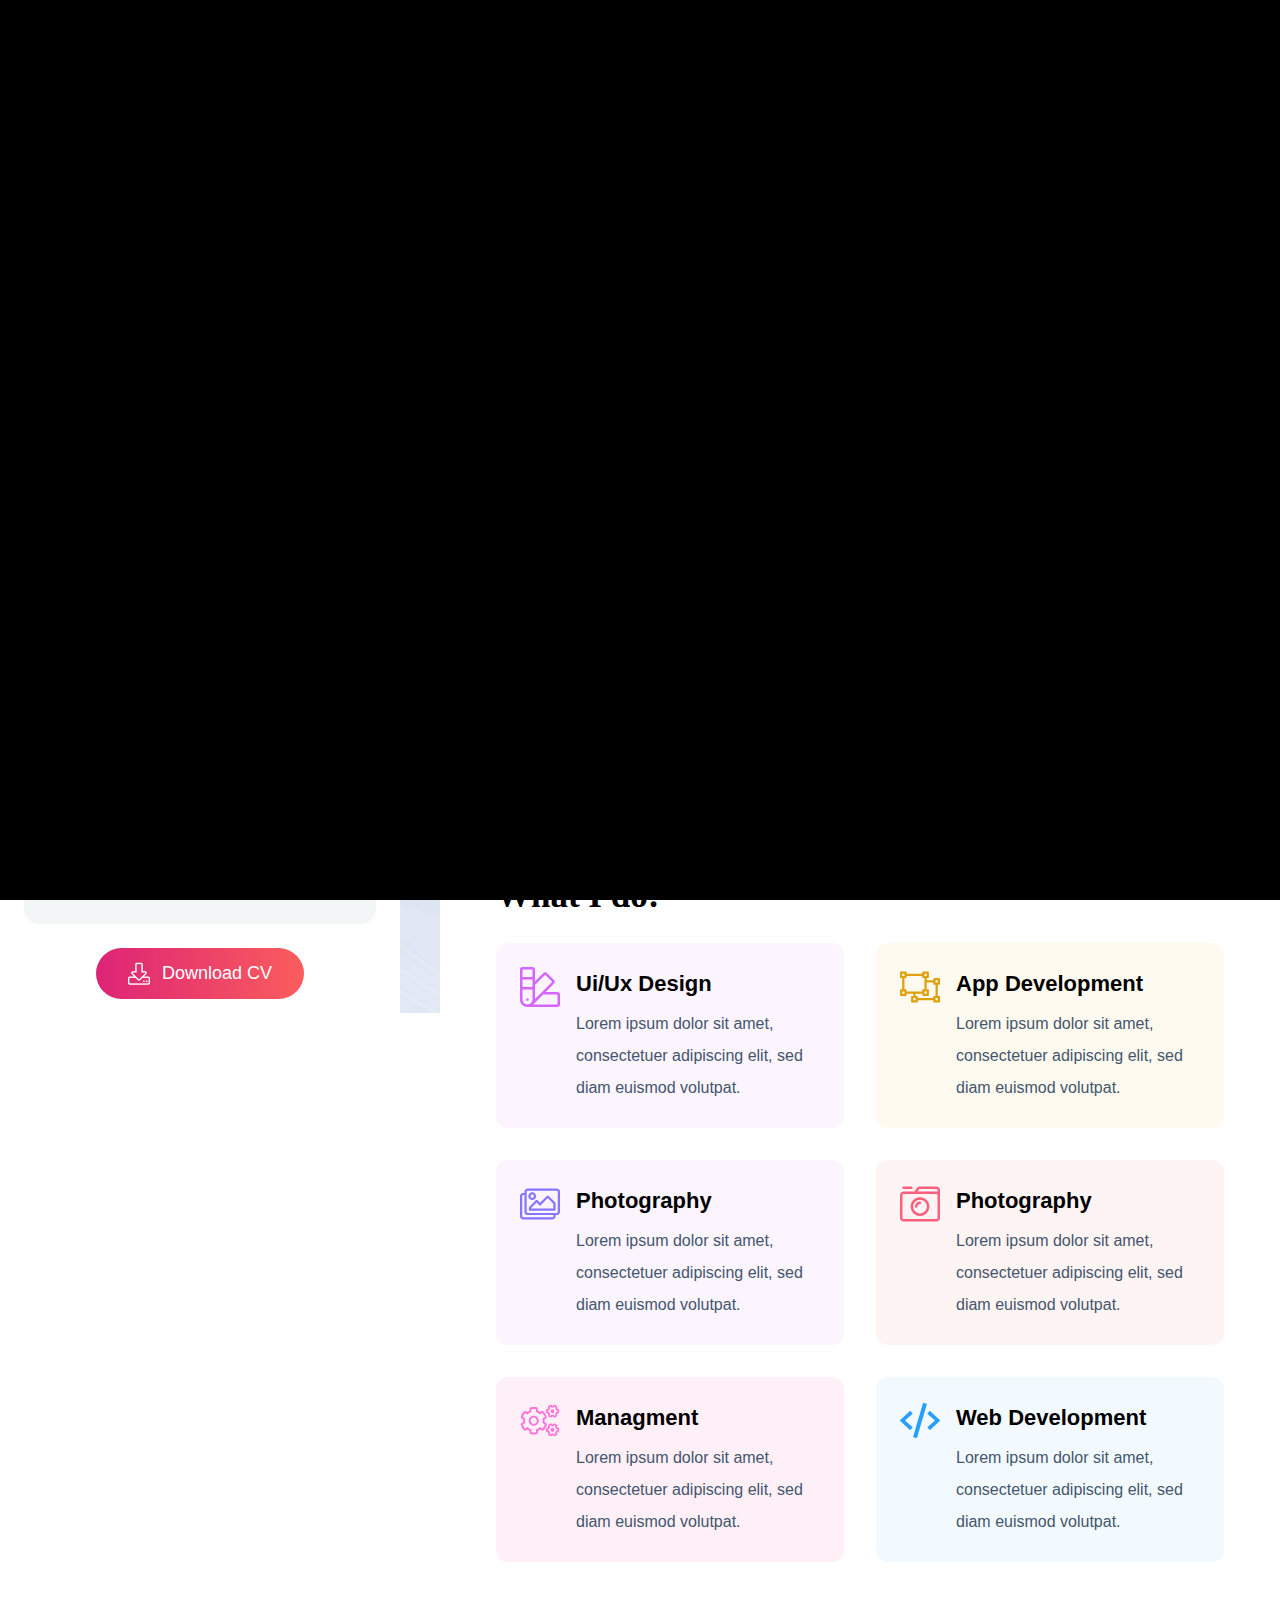
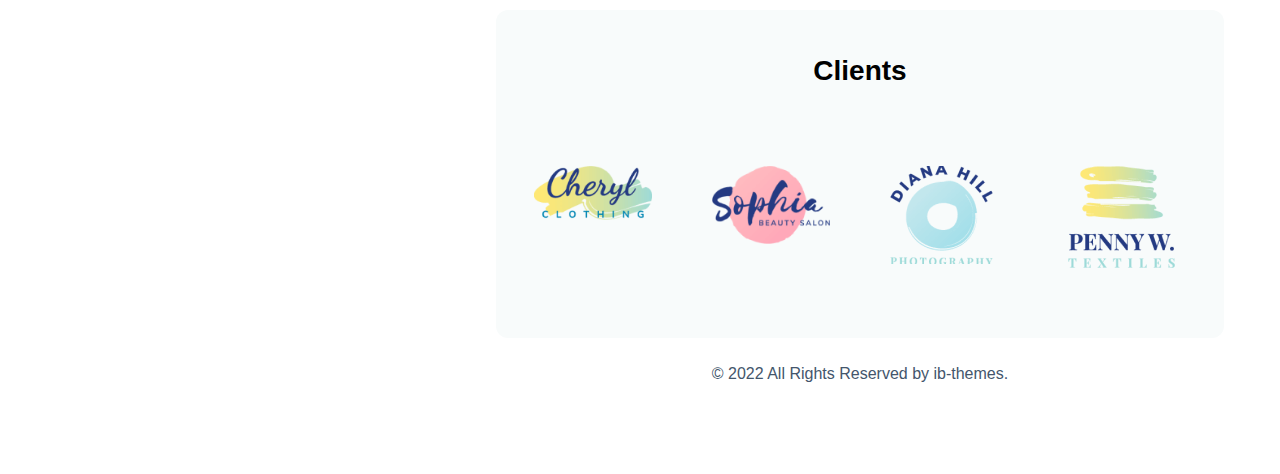
==== aboutOne.html @ a51d1d72 "updated portfolia to v.2" ====
﻿<!DOCTYPE html>
<html lang="en">

<head>
    <!-- commom meta tag -->
    <meta charset="UTF-8">
    <meta http-equiv="X-UA-Compatible" content="IE=edge">
    <meta name="viewport" content="width=device-width, initial-scale=1.0">
    <link rel="shortcut icon" href="images/logo/faveicon.jpg" type="image/x-icon">
    <!--=== fontaswesome ===-->
    <link rel="stylesheet" href="assets/fontaswesome/css/all.min.css">
    <link rel="stylesheet" href="assets/fontaswesome/css/fontawesome.min.css">
    <link rel="preconnect" href="https://fonts.googleapis.com">
    <link rel="preconnect" href="https://fonts.gstatic.com" crossorigin="">
    <link href="css2?family=Poppins:ital,wght@0,200;0,300;0,400;0,500;0,600;0,700;1,400;1,500;1,600&family=Roboto+Slab:wght@300;400;500;600;700&display=swap" rel="stylesheet">
    <!-- slick -->
    <link rel="stylesheet" type="text/css" href="css/vendor/slick.css">
    <!--=== main css ===-->
    <link rel="stylesheet" href="css/tailwind.css">
    <link rel="stylesheet" href="css/custom.css">
    <title>About - Bostami Tailwind CSS Personal Portfolio HTML Template </title>

    <script>
        // On page load or when changing themes, best to add inline in `head` to avoid FOUC
        if (localStorage.getItem("color-theme") === "dark" || (!("color-theme" in localStorage) && window.matchMedia("(prefers-color-scheme: dark)").matches)) {
            document.documentElement.classList.add("dark");
        } else {
            document.documentElement.classList.remove("dark");
        }
    </script>
</head>

<body>
    <!-- PRELOADER -->
    <div id="preloader">
        <div class="loader_line"></div>
    </div>
    <!-- /PRELOADER -->

    <div class="bg-homeBg dark:bg-homeTwoBg-dark min-h-screen bg-no-repeat bg-center bg-cover bg-fixed md:pb-16 w-full">
        <div class="section-bg">
            <div class="w-full flex justify-between px-4">
                <!-- website Logo -->
                <a href="index.htm">
                    <img class="h-[26px] lg:h-[32px]" src="images/logo/logo.png" alt="logo">
                </a>
                <div class="flex items-center">
                    <!-- dark and light mode toggle -->
                    <button id="theme-toggle" type="button" class="dark-light-btn">
                        <i id="theme-toggle-dark-icon" class="fa-solid text-xl fa-moon hidden"></i>
                        <i id="theme-toggle-light-icon" class="fa-solid fa-sun text-xl hidden"></i>
                    </button>
                    <!-- mobile toggle button -->
                    <button id="menu-toggle" type="button" class="menu-toggle-btn">
                        <i id="menu-toggle-open-icon" class="fa-solid fa-bars text-xl "></i>
                        <i id="menu-toggle-close-icon" class="fa-solid fa-xmark text-xl hidden  "></i>
                    </button>
                </div>
            </div>
        </div>

        <!-- mobile menu start -->
        <nav id="navbar" class="hidden lg:hidden">
            <ul class="block rounded-b-[20px] shadow-md absolute left-0 top-20 z-[22222222222222] w-full bg-white dark:bg-[#1d1d1d]">
                <li>
                    <a class="mobile-menu-items-active" href="aboutOne.html">
                        <span class="mr-2 text-xl">
                            <i class="fa-regular fa-user"></i>
                        </span>About </a>
                </li>
                <li>
                    <a class="mobile-menu-items" href="resumeOne.html">
                        <span class="mr-2 text-xl">
                            <i class="fa-regular fa-file-lines"></i>
                        </span>Resume </a>
                </li>
                <li>
                    <a class="mobile-menu-items" href="portfiloOne.html">
                        <span class="mr-2 text-xl">
                            <i class="fas fa-briefcase"></i>
                        </span>Works </a>
                </li>
                <li>
                    <a class="mobile-menu-items" href="blogOne.html">
                        <span class="mr-2 text-xl">
                            <i class="fa-brands fa-blogger"></i>
                        </span>Blogs </a>
                </li>
                <li>
                    <a class="mobile-menu-items" href="contactOne.html">
                        <span class="mr-2 text-xl">
                            <i class="fa-solid fa-address-book"></i>
                        </span> Contact </a>
                </li>
            </ul>
        </nav>
        <!-- mobile menu end -->

        <div class="container grid grid-cols-12 md:gap-10 justify-between lg:mt-[220px]">
            <!-- sidber personal info -->
            <div class="col-span-12 lg:col-span-4 hidden lg:block h-screen sticky top-44">
                <div class="w-full mb-6 lg:mb-0 mx-auto relative bg-white text-center dark:bg-[#111111] px-6 rounded-[20px] mt-[180px] md:mt-[220px] lg:mt-0">
                    <!-- profile image -->
                    <img src="images/about/avatar.jpg" class="w-[240px] absolute left-[50%] transform -translate-x-[50%] h-[240px] drop-shadow-xl mx-auto rounded-[20px] -mt-[140px]" alt="about">
                    <div class="pt-[100px] pb-8">
                        <h2 class="mt-6 mb-1 text-[26px] font-semibold dark:text-white"> Monalisa Ashley </h2>
                        <h3 class="mb-4 text-[#7B7B7B] inline-block dark:bg-[#1D1D1D] px-5 py-1.5 rounded-lg dark:text-[#A6A6A6]">
                            Ui/Ux Designer </h3>
                        <div class="flex justify-center space-x-3">
                            <!-- facebook icon and link -->
                            <a href="https://www.facebook.com/" target="_blank" rel="noopener noreferrer">
                                <span class="socialbtn text-[#1773EA]">
                                    <i class="fa-brands fa-facebook-f"></i>
                                </span>
                            </a>
                            <!-- twitter icon and link -->
                            <a href="https://twitter.com/" target="_blank" rel="noopener noreferrer">
                                <span class="socialbtn text-[#1C9CEA]">
                                    <i class="fa-brands fa-twitter"></i>
                                </span>
                            </a>
                            <!-- dribbble icon and link -->
                            <a href="https://dribbble.com/" target="_blank" rel="noopener noreferrer">
                                <span class="socialbtn text-[#e14a84]">
                                    <i class="fa-brands fa-dribbble"></i>
                                </span>
                            </a>
                            <!-- linkedin icon and link -->
                            <a href="https://www.linkedin.com/" target="_blank" rel="noopener noreferrer">
                                <span class="socialbtn text-[#0072b1]">
                                    <i class="fa-brands fa-linkedin-in"></i>
                                </span>
                            </a>
                        </div>
                        <!-- personal infomation start -->
                        <div class="p-7 rounded-2xl mt-7 bg-[#F3F6F6] dark:bg-[#1D1D1D]">
                            <div class="flex border-b border-[#E3E3E3] dark:border-[#3D3A3A] pb-2.5">
                                <span class="socialbtn bg-white dark:bg-black text-[#E93B81] shadow-md">
                                    <i class="fa-solid fa-mobile-screen-button"></i>
                                </span>
                                <div class="text-left ml-2.5">
                                    <p class="text-xs text-[#44566C] dark:text-[#A6A6A6]"> Phone </p>
                                    <p class="dark:text-white">+123 456 7890</p>
                                </div>
                            </div>
                            <div class="flex border-b border-[#E3E3E3] dark:border-[#3D3A3A] py-2.5">
                                <span class="socialbtn bg-white dark:bg-black text-[#6AB5B9] shadow-md">
                                    <i class="fa-solid fa-envelope-open-text"></i>
                                </span>
                                <div class="text-left ml-2.5">
                                    <p class="text-xs text-[#44566C] dark:text-[#A6A6A6]"> Email </p>
                                    <p class="dark:text-white">example@mail.com</p>
                                </div>
                            </div>
                            <div class="flex border-b border-[#E3E3E3] dark:border-[#3D3A3A] py-2.5">
                                <span class="socialbtn bg-white dark:bg-black text-[#FD7590] shadow-md">
                                    <i class="fa-solid fa-location-dot"></i>
                                </span>
                                <div class="text-left ml-2.5">
                                    <p class="text-xs text-[#44566C] dark:text-[#A6A6A6]"> Location </p>
                                    <p class="dark:text-white">Hong kong china</p>
                                </div>
                            </div>
                            <div class="flex py-2.5">
                                <span class="socialbtn bg-white dark:bg-black text-[#C17CEB] shadow-md">
                                    <i class="fa-solid fa-calendar-days"></i>
                                </span>
                                <div class="text-left ml-2.5">
                                    <p class="text-xs text-[#44566C] dark:text-[#A6A6A6]"> Birthday </p>
                                    <p class="dark:text-white">May 27, 1990</p>
                                </div>
                            </div>
                        </div>
                        <!-- personal infomation end-->
                        <!-- dowanload button -->
                        <button class="dowanload-btn">
                            <img class="mr-3" src="images/icons/dowanload.png" alt="icon"> Download CV </button>
                    </div>
                </div>
            </div>
            <div class="col-span-12 lg:col-span-8">
                <!-- header for mobile devices start -->
                <header class="lg:w-[560px] h-[144px] hidden lg:block p-[30px] ml-auto mb-10 rounded-[16px] bg-white dark:bg-[#111111]">
                    <nav class="hidden lg:block">
                        <ul class="flex">
                            <li> <a class="menu-active" href="aboutOne.html">
                                    <span class="text-xl mb-1">
                                        <i class="fa-regular fa-user"></i>
                                    </span> About </a></li>
                            <li> <a class="menu-item" href="resumeOne.html">
                                    <span class="text-xl mb-1">
                                        <i class="fa-regular fa-file-lines"></i>
                                    </span> Resume </a></li>
                            <li> <a class="menu-item" href="portfiloOne.html">
                                    <span class="text-xl mb-1">
                                        <i class="fas fa-briefcase"></i>
                                    </span> Works </a></li>
                            <li><a class="menu-item" href="blogOne.html">
                                    <span class="text-xl mb-1">
                                        <i class="fa-brands fa-blogger"></i>
                                    </span> Blogs </a></li>
                            <li> <a class="menu-item" href="contactOne.html">
                                    <span class="text-xl mb-1">
                                        <i class="fa-solid fa-address-book"></i>
                                    </span> Contact </a></li>
                        </ul>
                    </nav>
                </header>
                <!-- header for mobile devices end -->

                <!-- about me section start -->
                <div>
                    <div class="lg:rounded-2xl bg-white dark:bg-[#111111]">
                        <div class="pt-12 md:py-12 px-2 sm:px-5 md:px-10 lg:px-14">
                            <!-- about page title -->
                            <h2 class="after-effect after:left-52">About Me</h2>
                            <!-- personal info for mobile devices start -->
                            <div class="lg:hidden">
                                <div class="w-full mb-6 lg:mb-0 mx-auto relative bg-white text-center dark:bg-[#111111] px-6 rounded-[20px] mt-[180px] md:mt-[220px] lg:mt-0">
                                    <!-- profile image  -->
                                    <img src="images/about/avatar.jpg" class="w-[240px] absolute left-[50%] transform -translate-x-[50%] h-[240px] drop-shadow-xl mx-auto rounded-[20px] -mt-[140px]" alt="about">
                                    <div class="pt-[100px] pb-8">
                                        <h2 class="mt-6 mb-1 text-[26px] font-semibold dark:text-white"> Monalisa Ashley
                                        </h2>
                                        <h3 class="mb-4 text-[#7B7B7B] inline-block dark:bg-[#1D1D1D] px-5 py-1.5 rounded-lg dark:text-[#A6A6A6]">
                                            Ui/Ux Designer </h3>

                                        <div class="flex justify-center space-x-3">
                                            <!-- facebook icon and link -->
                                            <a href="https://www.facebook.com/" target="_blank" rel="noopener noreferrer">
                                                <span class="socialbtn text-[#1773EA]">
                                                    <i class="fa-brands fa-facebook-f"></i>
                                                </span>
                                            </a>
                                            <!-- twitter icon and link -->
                                            <a href="https://twitter.com/" target="_blank" rel="noopener noreferrer">
                                                <span class="socialbtn text-[#1C9CEA]">
                                                    <i class="fa-brands fa-twitter"></i>
                                                </span>
                                            </a>
                                            <!-- dribbble icon and link -->
                                            <a href="https://dribbble.com/" target="_blank" rel="noopener noreferrer">
                                                <span class="socialbtn text-[#e14a84]">
                                                    <i class="fa-brands fa-dribbble"></i>
                                                </span>
                                            </a>
                                            <!-- linkedin icon and link -->
                                            <a href="https://www.linkedin.com/" target="_blank" rel="noopener noreferrer">
                                                <span class="socialbtn text-[#0072b1]">
                                                    <i class="fa-brands fa-linkedin-in"></i>
                                                </span>
                                            </a>
                                        </div>

                                        <!-- personal info start -->
                                        <div class="p-7 rounded-2xl mt-7 bg-[#F3F6F6] dark:bg-[#1D1D1D]">
                                            <div class="flex border-b border-[#E3E3E3] dark:border-[#3D3A3A] pb-2.5">
                                                <span class="socialbtn bg-white dark:bg-black text-[#E93B81] shadow-md">
                                                    <i class="fa-solid fa-mobile-screen-button"></i>
                                                </span>
                                                <div class="text-left ml-2.5">
                                                    <p class="text-xs text-[#44566C] dark:text-[#A6A6A6]"> Phone </p>
                                                    <p class="dark:text-white">+123 456 7890</p>
                                                </div>
                                            </div>

                                            <div class="flex border-b border-[#E3E3E3] dark:border-[#3D3A3A] py-2.5">
                                                <span class="socialbtn bg-white dark:bg-black text-[#6AB5B9] shadow-md">
                                                    <i class="fa-solid fa-envelope-open-text"></i>
                                                </span>
                                                <div class="text-left ml-2.5">
                                                    <p class="text-xs text-[#44566C] dark:text-[#A6A6A6]"> Email </p>
                                                    <p class="dark:text-white">example@mail.com</p>
                                                </div>
                                            </div>

                                            <div class="flex border-b border-[#E3E3E3] dark:border-[#3D3A3A] py-2.5">
                                                <span class="socialbtn bg-white dark:bg-black text-[#FD7590] shadow-md">
                                                    <i class="fa-solid fa-location-dot"></i>
                                                </span>
                                                <div class="text-left ml-2.5">
                                                    <p class="text-xs text-[#44566C] dark:text-[#A6A6A6]"> Location </p>
                                                    <p class="dark:text-white">Hong kong china</p>
                                                </div>
                                            </div>

                                            <div class="flex py-2.5">
                                                <span class="socialbtn bg-white dark:bg-black text-[#C17CEB] shadow-md">
                                                    <i class="fa-solid fa-calendar-days"></i>
                                                </span>
                                                <div class="text-left ml-2.5">
                                                    <p class="text-xs text-[#44566C] dark:text-[#A6A6A6]"> Birthday </p>
                                                    <p class="dark:text-white">May 27, 1990</p>
                                                </div>
                                            </div>
                                        </div>
                                        <!-- personal info end -->

                                        <!-- dowanload button -->
                                        <button class="dowanload-btn">
                                            <img class="mr-3" src="images/icons/dowanload.png" alt="icon"> Download
                                            CV
                                        </button>
                                    </div>
                                </div>
                            </div>
                            <!-- personal info for mobile devices end -->

                            <div class="lg:grid grid-cols-12 md:gap-10 pt-4 md:pt-[30px] items-center hidden">
                                <div class="col-span-12 space-y-2.5">
                                    <div class="lg:mr-16">
                                        <p class="text-[#44566c] dark:text-color-910 leading-7"> I'm Creative Director
                                            and UI/UX Designer from Sydney, Australia, working in web development and
                                            print media. I enjoy turning complex problems into simple, beautiful and
                                            intuitive designs. </p>
                                        <p class="text-[#44566c] leading-7 mt-2.5 dark:text-color-910"> My aim is to
                                            bring across your message and identity in the most creative way. I created
                                            web design for many famous brand companies. </p>
                                    </div>
                                    <div></div>
                                </div>
                            </div>

                        </div>

                        <!-- what i do section start -->
                        <div class="pb-12 px-2 sm:px-5 md:px-10 lg:px-14">
                            <h3 class="text-[35px] dark:text-white font-bold font-robotoSlab pb-5"> What I do! </h3>
                            <div class="grid gap-8 grid-cols-1 md:grid-cols-2 xl:grid-cols-2">
                                <div class="about-box bg-[#fcf4ff] dark:bg-transparent">
                                    <img class="w-10 h-10 object-contain block" src="images/icons/icon.svg" alt="icon">
                                    <div class="space-y-2">
                                        <h3 class="dark:text-white text-[22px] font-semibold"> Ui/Ux Design </h3>
                                        <p class="leading-8 text-gray-lite dark:text-[#A6A6A6]"> Lorem ipsum dolor sit
                                            amet, consectetuer adipiscing elit, sed diam euismod volutpat. </p>
                                    </div>
                                </div>

                                <div class="about-box bg-[#fefaf0] dark:bg-transparent">
                                    <img class="w-10 h-10 object-contain block" src="images/icons/icon1.svg" alt="icon">
                                    <div class="space-y-2">
                                        <h3 class="dark:text-white text-[22px] font-semibold"> App Development </h3>
                                        <p class="leading-8 text-gray-lite dark:text-[#A6A6A6]"> Lorem ipsum dolor sit
                                            amet, consectetuer adipiscing elit, sed diam euismod volutpat. </p>
                                    </div>
                                </div>

                                <div class="about-box bg-[#fcf4ff] dark:bg-transparent">
                                    <img class="w-10 h-10 object-contain block" src="images/icons/icon2.svg" alt="icon">
                                    <div class="space-y-2">
                                        <h3 class="dark:text-white text-[22px] font-semibold"> Photography </h3>
                                        <p class="leading-8 text-gray-lite dark:text-[#A6A6A6]"> Lorem ipsum dolor sit
                                            amet, consectetuer adipiscing elit, sed diam euismod volutpat. </p>
                                    </div>
                                </div>

                                <div class="about-box bg-[#fff4f4] dark:bg-transparent">
                                    <img class="w-10 h-10 object-contain block" src="images/icons/icon3.svg" alt="icon">
                                    <div class="space-y-2">
                                        <h3 class="dark:text-white text-[22px] font-semibold"> Photography </h3>
                                        <p class="leading-8 text-gray-lite dark:text-[#A6A6A6]"> Lorem ipsum dolor sit
                                            amet, consectetuer adipiscing elit, sed diam euismod volutpat. </p>
                                    </div>
                                </div>

                                <div class="about-box bg-[#fff0f8] dark:bg-transparent">
                                    <img class="w-10 h-10 object-contain block" src="images/icons/icon4.svg" alt="icon">
                                    <div class="space-y-2">
                                        <h3 class="dark:text-white text-[22px] font-semibold"> Managment </h3>
                                        <p class="leading-8 text-gray-lite dark:text-[#A6A6A6]"> Lorem ipsum dolor sit
                                            amet, consectetuer adipiscing elit, sed diam euismod volutpat. </p>
                                    </div>
                                </div>

                                <div class="about-box bg-[#f3faff] dark:bg-transparent">
                                    <img class="w-10 h-10 object-contain block" src="images/icons/icon5.svg" alt="icon">
                                    <div class="space-y-2">
                                        <h3 class="dark:text-white text-[22px] font-semibold"> Web Development </h3>
                                        <p class="leading-8 text-gray-lite dark:text-[#A6A6A6]"> Lorem ipsum dolor sit
                                            amet, consectetuer adipiscing elit, sed diam euismod volutpat. </p>
                                    </div>
                                </div>
                            </div>
                        </div>

                        <!-- what i do section start -->
                        <div class="px-2 sm:px-5 md:px-10 lg:px-14">
                            <div class="bg-[#F8FBFB] dark:bg-[#0D0D0D] max-w-full h-auto py-10 rounded-xl">
                                <h3 class="text-center dark:text-white text-6xl mb-3 font-semibold"> Clients </h3>
                                <!-- slider and slider items -->
                                <div class="slickOne text-center px-2 pt-8">
                                    <div>
                                        <img class="overflow-hidden brand-img" src="images/slider/brand.png" alt="brand icon">
                                    </div>
                                    <div>
                                        <img class="overflow-hidden brand-img" src="images/slider/brand1.png" alt="brand icon">
                                    </div>
                                    <div>
                                        <img class="overflow-hidden brand-img" src="images/slider/brand2.png" alt="brand icon">
                                    </div>
                                    <div>
                                        <img class="overflow-hidden brand-img" src="images/slider/brand3.png" alt="brand icon">
                                    </div>
                                    <div>
                                        <img class="overflow-hidden brand-img" src="images/slider/brand4.png" alt="brand icon">
                                    </div>
                                    <div>
                                        <img class="overflow-hidden brand-img" src="images/slider/brand1.png" alt="brand icon">
                                    </div>
                                    <div>
                                        <img class="overflow-hidden brand-img" src="images/slider/brand1.png" alt="brand icon">
                                    </div>
                                </div>
                                <!-- slider and slider items end -->
                            </div>
                        </div>

                        <!-- footer start -->
                        <footer class="overflow-hidden rounded-b-2xl" style="background: transparent">
                            <p class="text-center py-6 text-gray-lite dark:text-color-910"> © 2022 All Rights Reserved
                                by <a class="hover:text-[#FA5252] duration-300 transition" href="https://themeforest.net/user/ib-themes" target="_blank" rel="noopener noreferrer"> ib-themes</a>. </p>
                        </footer>
                        <!-- footer section end -->
                    </div>
                </div>
                <!-- about me section start -->
            </div>
        </div>
    </div>
    <!-- End bgHomeBg -->


    <!--==== js =====-->
    <script src="js/vendor/jquary.min.js"></script>
    <script src="js/vendor/slick.js"></script>
    <!-- main js -->
    <script src="js/main.js"></script>
</body>

</html>
---- css/custom.css ----
@import url("../css2-1");

html {
	font-family: "Poppins", sans-serif;
}

/* modal */
.modal {
	max-width: 800px !important;
}

/* width */
.scrollbarLight::-webkit-scrollbar,
.scrollbarDark::-webkit-scrollbar {
	width: 10px;
	height: 10px;
}

/* Track */
.scrollbarLight::-webkit-scrollbar-track {
	border-radius: 100vh;
	background: #e9e3e3;
}

/* Handle */
.scrollbarLight::-webkit-scrollbar-thumb {
	background: #797979;
	border-radius: 100vh;
	border: 5px solid #9c9fa1;
}

/* Handle on hover */
.scrollbarLight::-webkit-scrollbar-thumb:hover {
	background: #cfd0d3;
}

/* Hide scrollbar for Chrome, Safari and Opera */
.no-scrollbar::-webkit-scrollbar {
	display: none;
}

/* Hide scrollbar for IE, Edge and Firefox */
.no-scrollbar {
	-ms-overflow-style: none;
	/* IE and Edge */
	scrollbar-width: none;
	/* Firefox */
}

/* Track */
.scrollbarDark::-webkit-scrollbar-track {
	border-radius: 100vh;
	background: #000000;
}

/* Handle */
.scrollbarDark::-webkit-scrollbar-thumb {
	background: #000000;
	border-radius: 100vh;
	border: 5px solid #4f4f4f;
}

/* Handle on hover */
.scrollbarLight::-webkit-scrollbar-thumb:hover {
	background: #111111;
}

.linked {
	color: white !important;
}
/* input remove auto fill background */
input:-webkit-autofill,
input:-webkit-autofill:hover,
input:-webkit-autofill:focus {
	-webkit-text-fill-color: gray;
	/* -webkit-box-shadow: 0 0 0px 1000px transparent inset; */
	transition: background-color 5000s ease-in-out 0s;
	background: none !important;
}
/* active color */
.is-active {
	color: #fa5252 !important;
}
/* slider img */
.slick-slide {
	padding: 30px;
}
.fillter-btn.is-checked {
	color: #fa5252;
}
.mymix {
	min-height: 50vh;
	margin-left: -10px;
	margin-right: -10px;
}
.three-col .isotop-item,
.three-col .grid-sizer {
	width: 33.33%;
	padding: 0 10px;
}
.two-col .isotop-item,
.two-col .grid-sizer {
	width: 50%;
	padding: 0 10px;
}
@media (max-width: 1199px) {
	.three-col .isotop-item,
	.three-col .grid-sizer {
		width: 50%;
	}
}
@media (max-width: 576px) {
	.three-col .isotop-item,
	.three-col .grid-sizer,
	.two-col .isotop-item,
	.two-col .grid-size {
		width: 100%;
	}
}
.three-col .isotop-item > div,
.two-col .isotop-item > div {
	margin-bottom: 20px;
}
.brand-img {
	max-width: 100% !important;
	width: auto !important;
	height: auto !important;
	overflow: hidden;
	text-align: center;
}
/* owl-carousel */
.owl-carousel .owl-stage {
	display: flex;
	align-items: center;
}

.owl-carousel .owl-stage .owl-item {
	padding: 20px 30px;
}

.fix {
	display: none;
}

.close {
	position: absolute;
	top: -12.5px;
	right: -12.5px;
	display: block;
	width: 30px;
	height: 30px;
	text-indent: -9999px;
	background-size: contain;
	background-repeat: no-repeat;
	background-position: center center;
	width: 50px !important;
	height: 50px !important;
	top: -20px !important;
	right: -20px !important;
	border-radius: 50%;
}

.close-light {
	background-image: url(../images/icons/closelight.jpg);
}

.close-dark {
	background-image: url(../images/icons/closeDark.png);
}

.modal a.close-modal {
	display: none;
}

/* preloader */

#preloader {
	position: fixed;
	left: 0;
	top: 0;
	height: 100vh;
	width: 100%;
	z-index: 999999999999999999;
	display: flex;
}

#preloader:before,
#preloader:after {
	content: "";
	position: absolute;
	left: 0;
	top: 0;
	width: 50%;
	height: 100%;
	z-index: -1;
	background-color: #000;
	-webkit-transition: all 0.3s ease 0s;
	-o-transition: all 0.3s ease 0s;
	transition: all 0.3s ease 0s;
}

#preloader:after {
	left: auto;
	right: 0;
}

#preloader .loader_line {
	margin: auto;
	width: 1px;
	height: 250px;
	position: relative;
	overflow: hidden;
	-webkit-transition: all 0.8s ease 0s;
	-o-transition: all 0.8s ease 0s;
	transition: all 0.8s ease 0s;
}

.loader_line:before {
	content: "";
	position: absolute;
	left: 0;
	top: 50%;
	width: 1px;
	height: 0%;
	-webkit-transform: translateY(-50%);
	-ms-transform: translateY(-50%);
	-o-transform: translateY(-50%);
	transform: translateY(-50%);
	background-color: #fff;
	-webkit-animation: lineheight 1000ms ease-in-out 0s forwards;
	-o-animation: lineheight 1000ms ease-in-out 0s forwards;
	animation: lineheight 1000ms ease-in-out 0s forwards;
}

.loader_line:after {
	content: "";
	position: absolute;
	left: 0;
	top: 0;
	width: 1px;
	height: 100%;
	background-color: #999999;
	-webkit-transform: translateY(-100%);
	-ms-transform: translateY(-100%);
	-o-transform: translateY(-100%);
	transform: translateY(-100%);
	-webkit-animation: lineround 1200ms linear 0s infinite;
	-o-animation: lineround 1200ms linear 0s infinite;
	animation: lineround 1200ms linear 0s infinite;
	animation-delay: 2000ms;
}

@keyframes lineheight {
	0% {
		height: 0%;
	}

	100% {
		height: 100%;
	}
}

@keyframes lineround {
	0% {
		-webkit-transform: translateY(-100%);
		-ms-transform: translateY(-100%);
		-o-transform: translateY(-100%);
		transform: translateY(-100%);
	}

	100% {
		-webkit-transform: translateY(200%);
		-ms-transform: translateY(200%);
		-o-transform: translateY(200%);
		transform: translateY(200%);
	}
}
.portfolio_list {
	min-height: 50vh;
}
/*hiding all*/
.preloaded .loader_line:after {
	opacity: 0;
}

.preloaded .loader_line {
	opacity: 0;
	height: 100% !important;
}

.preloaded:before,
.preloaded:after {
	-webkit-animation: preloadedzero 300ms ease-in-out 500ms forwards;
	-o-animation: preloadedzero 300ms ease-in-out 500ms forwards;
	animation: preloadedzero 300ms ease-in-out 500ms forwards;
}

@keyframes preloadedzero {
	0% {
		width: 50%;
	}

	100% {
		width: 0%;
	}
}
/* media queries */
@media only screen and (max-width: 992px) {
	.close {
		top: -45px !important;
		right: 5px !important;
		width: 40px !important;
		height: 40px !important;
	}
}

.jquery-modal.blocker {
	z-index: 9999999999;
}
.close {
	filter: invert(0.9);
	transition: 0.3s;
}
.close:hover {
	filter: invert(1);
}
@media only screen and (min-width: 1700px) {
	.scroll-hide-1700 {
		overflow: hidden;
	}
}
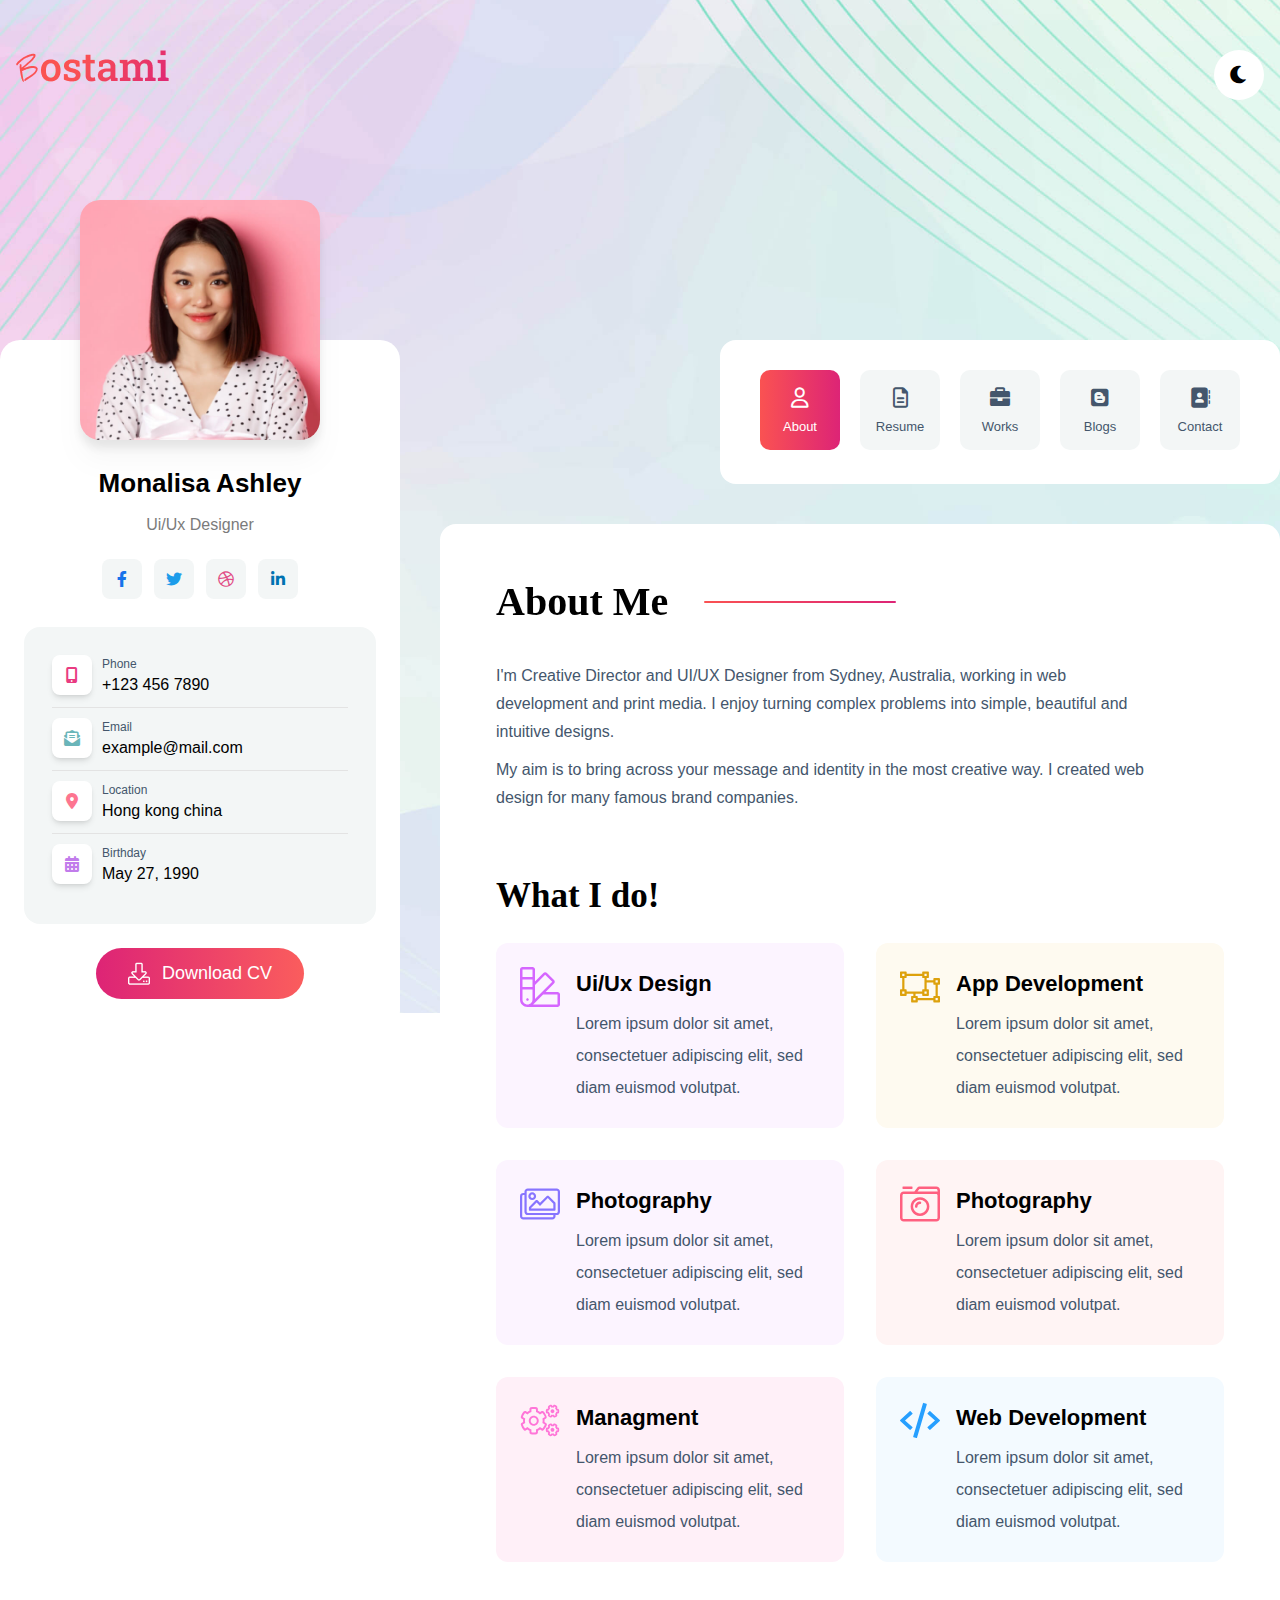
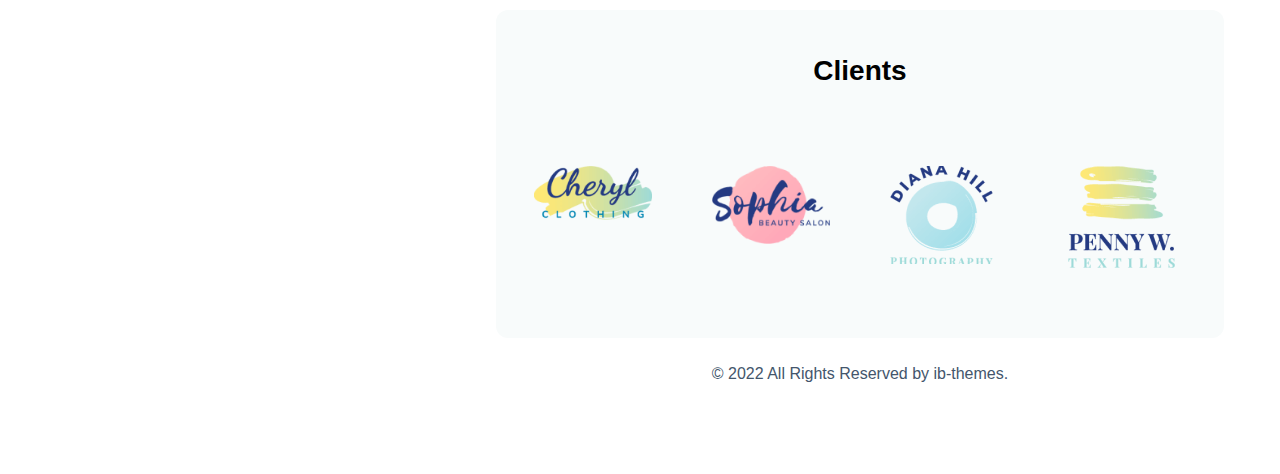
==== commit 58ef33c0: "preloader removed" ====
--- a/aboutOne.html
+++ b/aboutOne.html
@@ -32,9 +32,9 @@
 
 <body>
     <!-- PRELOADER -->
-    <div id="preloader">
+    <!-- <div id="preloader">
         <div class="loader_line"></div>
-    </div>
+    </div> -->
     <!-- /PRELOADER -->
 
     <div class="bg-homeBg dark:bg-homeTwoBg-dark min-h-screen bg-no-repeat bg-center bg-cover bg-fixed md:pb-16 w-full">
@@ -432,6 +432,7 @@
 
     <!--==== js =====-->
     <script src="js/vendor/jquary.min.js"></script>
+    <!-- <script src="https://ajax.googleapis.com/ajax/libs/jquery/3.6.1/jquery.min.js"></script> -->
     <script src="js/vendor/slick.js"></script>
     <!-- main js -->
     <script src="js/main.js"></script>
